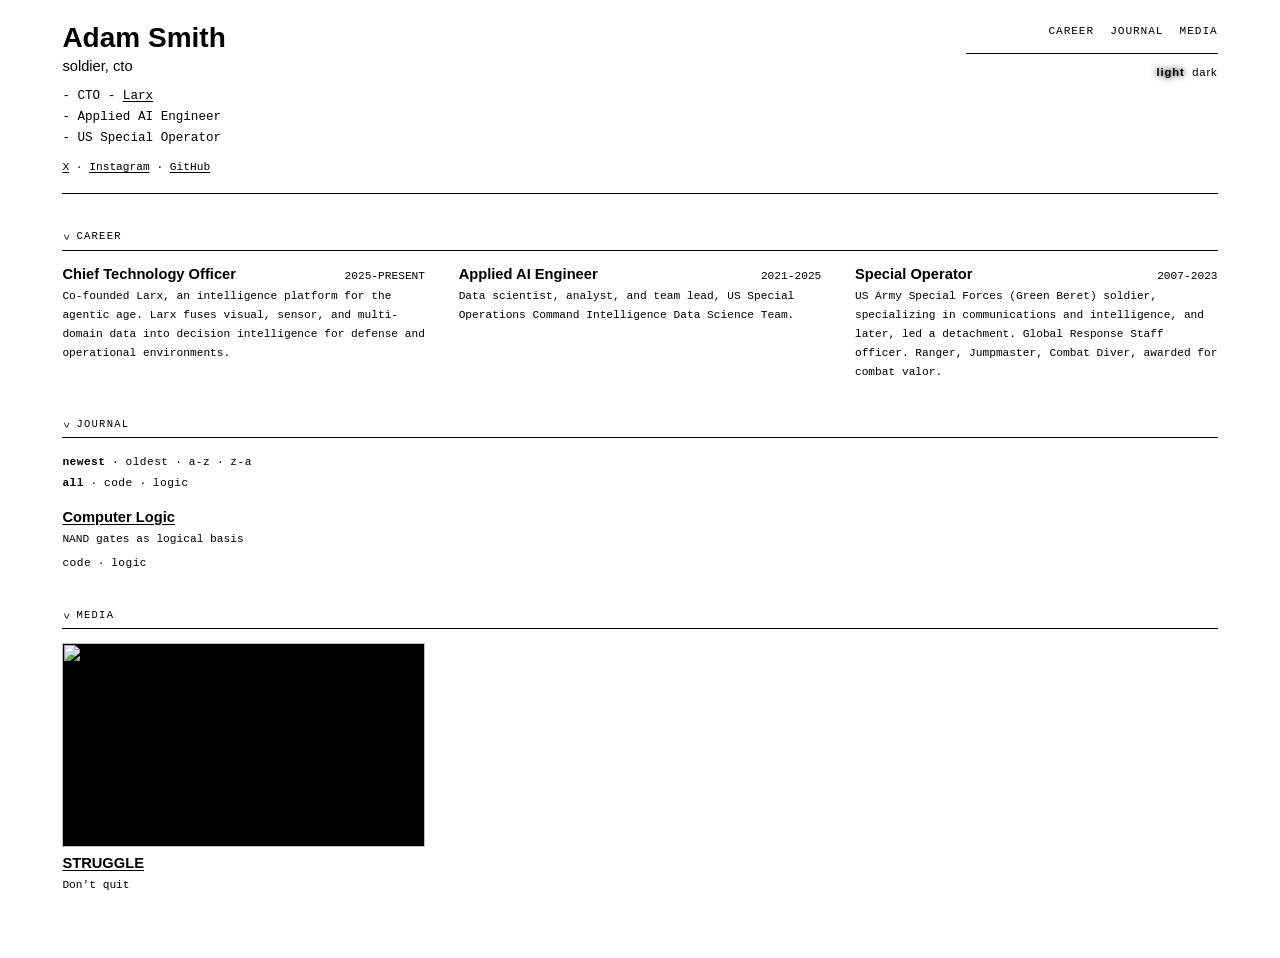
==== index.html @ c33917d6 "Take On dying off the public journal." ====
<!DOCTYPE html>
<html lang="en">
<head>
  <meta charset="utf-8">
  <script>try { var saved = localStorage.getItem("theme"); if (saved === "dark" || (saved !== "light" && matchMedia("(prefers-color-scheme: dark)").matches)) document.documentElement.setAttribute("data-theme", "dark"); } catch (e) {}</script>
  <meta name="viewport" content="width=device-width, initial-scale=1">
  <title>Adam Smith — CTO, Larx | Special Forces to Decision Intelligence</title>
  <meta name="description" content="Adam Smith is CTO and co-founder of Larx, an intelligence platform for the agentic age. Former Applied AI Engineer at USSOCOM and US Army Special Forces (Green Beret) soldier. Background in multi-domain data fusion, visual AI, and operational decision systems.">
  <meta name="author" content="Adam Smith">
  <meta name="robots" content="index, follow">
  <link rel="canonical" href="https://solarecho3.github.io/personal-site/">
  <link rel="icon" href="favicon.svg">
  <link rel="stylesheet" href="style.css">
  <script type="application/ld+json">
  {
    "@context": "https://schema.org",
    "@type": "Person",
    "name": "Adam Smith",
    "jobTitle": "Chief Technology Officer",
    "worksFor": {
      "@type": "Organization",
      "name": "Larx",
      "url": "https://larx.io",
      "description": "Intelligence platform for the agentic age — decision intelligence unifying visual, sensor, and multi-domain data."
    },
    "url": "https://solarecho3.github.io/personal-site/",
    "sameAs": [
      "https://x.com/solarecho3",
      "https://www.instagram.com/solarecho3",
      "https://github.com/solarecho3"
    ],
    "description": "CTO and co-founder of Larx. Former Applied AI Engineer with US Special Operations Command Intelligence Data Science Team. US Army Special Forces (Green Beret) 2007-2023: communications, intelligence, detachment leadership. Qualifications include Ranger, Jumpmaster, Combat Diver. Focused on agentic decision systems, visual AI, and multi-source intelligence fusion for operational environments.",
    "knowsAbout": [
      "Decision Intelligence",
      "Visual AI",
      "Multi-domain data fusion",
      "Agentic systems",
      "Special Operations intelligence",
      "Geospatial and sensor data"
    ]
  }
  </script>
</head>
<body>
  <header>
    <div class="identity">
      <h1>Adam Smith</h1>
      <p class="meta">soldier, cto</p>
      <p class="lede">- CTO - <a href="https://larx.io">Larx</a><br>
      - Applied AI Engineer<br>
      - US Special Operator</p>
      <p class="socials"><a href="https://x.com/solarecho3" rel="me" target="#">X</a> · <a href="https://www.instagram.com/solarecho3" rel="me" target="#">Instagram</a> · <a href="https://github.com/solarecho3" rel="me" target="#">GitHub</a></p>
    </div>
    <div class="side">
      <nav>
        <a href="#career">Career</a>
        <a href="#journal">Journal</a>
        <a href="#media">Media</a>
      </nav>
      <span class="theme">
        <button type="button" data-theme-set="light">Light</button>
        <button type="button" data-theme-set="dark">Dark</button>
      </span>
    </div>
  </header>

  <main>
    <section id="career">
      <details open>
        <summary><h2>Career</h2></summary>
        <div class="fold">
        <div class="spread">
        <article>
          <h3><span class="role">Chief Technology Officer</span><span class="when">2025-Present</span></h3>
          <p class="where">Co-founded Larx, an intelligence platform for the agentic age. Larx fuses visual, sensor, and multi-domain data into decision intelligence for defense and operational environments.</p>
        </article>
        <article>
          <h3><span class="role">Applied AI Engineer</span><span class="when">2021-2025</span></h3>
          <p class="where">Data scientist, analyst, and team lead, US Special Operations Command Intelligence Data Science Team.</p>
        </article>
        <article>
          <h3><span class="role">Special Operator</span><span class="when">2007-2023</span></h3>
          <p class="where">US Army Special Forces (Green Beret) soldier, specializing in communications and intelligence, and later, led a detachment. Global Response Staff officer. Ranger, Jumpmaster, Combat Diver, awarded for combat valor.</p>
        </article>
        </div>
        </div>
      </details>
    </section>

    <section id="journal">
      <details open>
        <summary><h2>Journal</h2></summary>
        <div class="fold">
        <p class="tags" id="essay-sort" role="group" aria-label="Sort">
          <button type="button" data-sort="newest" aria-pressed="true">newest</button>
          ·
          <button type="button" data-sort="oldest" aria-pressed="false">oldest</button>
          ·
          <button type="button" data-sort="az" aria-pressed="false">a-z</button>
          ·
          <button type="button" data-sort="za" aria-pressed="false">z-a</button>
        </p>
        <p class="tags" id="essay-tags" hidden></p>
        <div id="essay-list" class="spread">
        <article data-date="2026-10-21T01:02:06Z" data-tags="code,logic">
          <h3><a class="role" href="essays/computer-logic.html">Computer Logic</a></h3>
          <p class="where">NAND gates as logical basis</p>
          <p class="tags"><a href="#journal/code">code</a> · <a href="#journal/logic">logic</a></p>
        </article>
      </div>
        <p class="where" id="essay-none" hidden>No journal entries with that tag.</p>
        </div>
      </details>
    </section>

    <section id="media">
      <details open>
        <summary><h2>Media</h2></summary>
        <div class="fold">
        <div id="media-list" class="spread">
        <article>
          <a class="thumb" href="https://www.youtube.com/watch?v=6uIRpblC0ws" target="_blank" rel="noopener noreferrer"><img src="https://i.ytimg.com/vi/6uIRpblC0ws/hqdefault.jpg" alt="" loading="lazy" referrerpolicy="no-referrer"></a>
          <h3><a class="role" href="https://www.youtube.com/watch?v=6uIRpblC0ws" target="_blank" rel="noopener noreferrer">STRUGGLE</a></h3>
          <p class="where">Don't quit</p>
        </article>
      </div>
        </div>
      </details>
    </section>
  </main>
  <script src="theme.js"></script>
  <script>
    (function () {
      function tagList(article) {
        return (article.getAttribute("data-tags") || "").split(",").filter(Boolean);
      }

      function knownTags() {
        var seen = {};
        var tags = [];
        document.querySelectorAll("#essay-list article").forEach(function (article) {
          tagList(article).forEach(function (tag) {
            if (seen[tag]) return;
            seen[tag] = true;
            tags.push(tag);
          });
        });
        tags.sort();
        return tags;
      }

      var sortMode = "newest";

      function entryDate(article) {
        return article.getAttribute("data-date") || "";
      }

      function entryTitle(article) {
        var link = article.querySelector("h3 a");
        return (link ? link.textContent : "").trim();
      }

      function compareEntries(a, b) {
        var title = entryTitle(a).localeCompare(entryTitle(b), undefined, { sensitivity: "base" });
        var date = entryDate(a).localeCompare(entryDate(b));
        if (sortMode === "az" || sortMode === "za") {
          if (title === 0) title = date;
          return sortMode === "az" ? title : -title;
        }
        if (date === 0) date = title;
        return sortMode === "oldest" ? date : -date;
      }

      function applySort() {
        var list = document.getElementById("essay-list");
        if (!list) return;
        var articles = Array.prototype.slice.call(list.querySelectorAll("article"));
        articles.sort(compareEntries);
        articles.forEach(function (article) { list.appendChild(article); });
        var row = document.getElementById("essay-sort");
        if (!row) return;
        row.querySelectorAll("button").forEach(function (button) {
          button.setAttribute("aria-pressed", button.getAttribute("data-sort") === sortMode ? "true" : "false");
        });
      }

      function applyEssayTag(tag) {
        var articles = document.querySelectorAll("#essay-list article");
        var shown = 0;
        articles.forEach(function (article) {
          var on = !tag || tagList(article).indexOf(tag) !== -1;
          article.hidden = !on;
          if (on) shown += 1;
        });
        var row = document.getElementById("essay-tags");
        var none = document.getElementById("essay-none");
        if (row) {
          while (row.firstChild) row.removeChild(row.firstChild);
          var tags = knownTags();
          row.hidden = !tags.length;
          function add(label, value) {
            if (row.firstChild) row.appendChild(document.createTextNode(" · "));
            var link = document.createElement("a");
            link.href = value ? "#journal/" + encodeURIComponent(value) : "#journal";
            link.textContent = label;
            if ((value || "") === (tag || "")) link.setAttribute("aria-current", "true");
            row.appendChild(link);
          }
          if (tags.length) {
            add("all", "");
            tags.forEach(function (name) { add(name, name); });
          }
        }
        if (none) none.hidden = !(tag && articles.length && shown === 0);
      }

      function splitHash(raw) {
        var value = String(raw || "").replace(/^#/, "");
        var cut = value.indexOf("/");
        if (cut === -1) return { section: value, tag: "" };
        var tag = value.slice(cut + 1);
        try { tag = decodeURIComponent(tag.replace(/\+/g, " ")); }
        catch (error) { tag = ""; }
        return { section: value.slice(0, cut), tag: tag };
      }

      function go(raw) {
        var parsed = splitHash(raw);
        var name = parsed.section === "essays" ? "journal" : parsed.section;
        applyEssayTag(name === "journal" ? parsed.tag : "");
        var section = name && document.getElementById(name);
        if (!section) return;
        var box = section.querySelector("details");
        if (box) box.open = true;
        requestAnimationFrame(function () {
          section.scrollIntoView({ block: "start" });
        });
      }
      document.querySelectorAll("nav a[href^='#']").forEach(function (link) {
        link.addEventListener("click", function (event) {
          var name = link.getAttribute("href").slice(1);
          if (!document.getElementById(name.split("/")[0])) return;
          event.preventDefault();
          if (location.hash !== "#" + name) history.pushState(null, "", "#" + name);
          go(name);
        });
      });
      window.addEventListener("hashchange", function () {
        go(location.hash);
      });
      window.addEventListener("popstate", function () {
        go(location.hash);
      });
      var sortRow = document.getElementById("essay-sort");
      if (sortRow) {
        sortRow.addEventListener("click", function (event) {
          var node = event.target;
          while (node && node !== sortRow && node.tagName !== "BUTTON") node = node.parentNode;
          if (!node || node === sortRow) return;
          var mode = node.getAttribute("data-sort");
          if (!mode || mode === sortMode) return;
          sortMode = mode;
          applySort();
        });
      }
      applySort();
      if (location.hash) go(location.hash);
      else applyEssayTag("");
    })();
  </script>
</body>
</html>
---- style.css ----
:root {
  --paper: #fff;
  --ink: #000;
  --text: "Univers LT Pro", Univers, "Univers LT Std", "Helvetica Neue", Helvetica, Arial, sans-serif;
  --data: "TX-02-Data", "Berkeley Mono", "TX-02", "SF Mono", "Segoe UI Mono", "Roboto Mono", Menlo, Consolas, monospace;
  --code-comment: #6e6a64;
  --code-string: #1f6a45;
  --code-keyword: #9f2d2d;
  --code-number: #8d4d12;
  --code-function: #1f4e79;
  --code-type: #5c3d7a;
  --code-builtin: #1a5c78;
  --code-property: #1f4e79;
  --code-attr: #8d4d12;
  --code-tag: #9f2d2d;
  --code-variable: #8d4d12;
  --code-operator: #242424;
  --code-punct: #5e5a55;
  --code-label: #6e6a64;
  color-scheme: light;
}

html[data-theme="dark"] {
  --paper: #000;
  --ink: #fff;
  --code-comment: #a39e96;
  --code-string: #7dcea0;
  --code-keyword: #f0a08a;
  --code-number: #e6b15c;
  --code-function: #9ec4ea;
  --code-type: #d2b4ea;
  --code-builtin: #8fd0d8;
  --code-property: #9ec4ea;
  --code-attr: #e6b15c;
  --code-tag: #f0a08a;
  --code-variable: #e6b15c;
  --code-operator: #f3f3f3;
  --code-punct: #bdb8b0;
  --code-label: #a39e96;
  color-scheme: dark;
}

*,
*::before,
*::after {
  box-sizing: border-box;
}

::selection {
  background: var(--ink);
  color: var(--paper);
}

html {
  background: var(--paper);
  color: var(--ink);
  font-size: 14px;
  line-height: 1.5rem;
  scroll-behavior: smooth;
}

body {
  max-width: 88rem;
  margin: 0 auto;
  padding: 1.6rem clamp(1rem, 3vw, 2.75rem) 4.5rem;
  background: var(--paper);
  color: var(--ink);
  font-family: var(--text);
  font-weight: 400;
}

header {
  display: flex;
  flex-wrap: wrap;
  justify-content: space-between;
  align-items: flex-start;
  gap: 1.4rem 3rem;
  padding-bottom: 1.15rem;
  border-bottom: 1px solid var(--ink);
}

.identity {
  flex: 1 1 24rem;
  min-width: 0;
  max-width: 100%;
}

.side {
  flex: 0 1 18rem;
  min-width: 0;
  max-width: 100%;
  margin-left: auto;
  display: flex;
  flex-direction: column;
  align-items: flex-end;
  gap: 0.85rem;
  text-align: right;
}

h1 {
  margin: 0 0 0.45rem;
  font-size: 2rem;
  font-weight: 700;
  line-height: 1.15;
  text-wrap: balance;
}

h1:has(+ .meta) {
  margin-bottom: 0.15rem;
}

h1 a {
  text-decoration: none;
}

h2 {
  margin: 0 0 1.05rem;
  padding-bottom: 0.3rem;
  border-bottom: 1px solid var(--ink);
  font-family: var(--data);
  font-size: 0.75rem;
  font-weight: 400;
  letter-spacing: 0.12em;
  line-height: 1.2rem;
  text-transform: uppercase;
}

h3 {
  display: flex;
  align-items: baseline;
  justify-content: space-between;
  gap: 0.75rem 1rem;
  margin: 0;
  font-size: 1.05rem;
  font-weight: 700;
  line-height: 1.3;
}

h3 .role {
  min-width: 0;
  text-wrap: balance;
}

h3 .when {
  flex: 0 0 auto;
  margin-left: auto;
  font-weight: 300;
  white-space: nowrap;
  font-size: 0.8rem;
  font-family: var(--data);
  text-transform: uppercase;
}

p {
  margin: 0.55rem 0 0;
  overflow-wrap: break-word;
}

.lede {
  max-width: 40rem;
  margin: 0;
  font-family: var(--data);
  font-size: 0.9rem;
}

.where,
nav {
  font-family: var(--data);
  font-size: 0.8rem;
  line-height: 1.35rem;
}

.where {
  margin: 0.2rem 0 0;
}

.meta {
  margin: 0 0 0.7rem;
  font-family: var(--text);
  font-weight: 300;
  font-size: 1.05rem;
  line-height: 1.3;
}

.socials {
  margin: 0.7rem 0 0;
  font-family: var(--data);
  font-size: 0.8rem;
  line-height: 1.35rem;
}

nav {
  display: flex;
  flex-wrap: wrap;
  justify-content: flex-end;
  gap: 0.35rem 1.15rem;
}

section {
  margin-top: 2.15rem;
}

main section details {
  margin: 0;
}

main section details:not([open]) > .fold {
  display: none;
}

main section summary {
  display: block;
  margin: 0;
  padding-bottom: 0.3rem;
  border-bottom: 1px solid var(--ink);
  list-style: none;
  cursor: pointer;
}

main section summary::-webkit-details-marker {
  display: none;
}

main section summary::marker {
  content: "";
}

main section summary:focus {
  outline: none;
}

main section details[open] > summary {
  margin-bottom: 1.05rem;
}

main section summary h2 {
  display: inline-block;
  margin: 0;
  padding: 0;
  border: 0;
  transition: background-color 0.16s linear, color 0.16s linear;
}

main section summary h2::before {
  content: ">";
  display: inline-block;
  margin-right: 0.55rem;
  letter-spacing: 0;
  transform-origin: 50% 55%;
  transition: transform 0.16s linear;
}

main section details[open] > summary h2::before {
  transform: rotate(90deg);
}

main section summary:hover h2,
main section summary:focus-visible h2 {
  background: var(--ink);
  color: var(--paper);
}

main section details:not([open]) > summary:hover h2::before,
main section details:not([open]) > summary:focus-visible h2::before {
  transform: translateX(0.18rem);
}

@media (prefers-reduced-motion: reduce) {
  main section summary h2,
  main section summary h2::before {
    transition: none;
  }
}

.essay {
  max-width: 40rem;
}

.essay h1 {
  margin-bottom: 1.1rem;
}

.essay h1:has(+ .where) {
  margin-bottom: 0.2rem;
}

.essay h2 {
  margin: 1.5rem 0 0;
  padding: 0;
  border: 0;
  font-family: var(--text);
  font-size: 1.15rem;
  font-weight: 700;
  letter-spacing: 0;
  line-height: 1.3;
  text-transform: none;
}

.essay h3 {
  display: block;
  margin: 1.15rem 0 0;
  padding: 0;
  border: 0;
  font-family: var(--text);
  font-size: 1rem;
  font-weight: 700;
  letter-spacing: 0;
  line-height: 1.35;
  text-align: left;
  text-transform: none;
}

.essay p,
.essay ul,
.essay ol,
.essay pre,
.essay blockquote {
  overflow-wrap: break-word;
}

.essay blockquote {
  margin: 1rem 0 0;
  padding: 0 0 0 1rem;
  border-left: 1px solid var(--ink);
  font-weight: 300;
}

.essay blockquote p {
  margin: 0.35rem 0 0;
}

.essay blockquote p:first-child {
  margin-top: 0;
}

.essay ul,
.essay ol {
  margin: 0.7rem 0 0;
  padding-left: 1.2rem;
}

.essay li {
  margin: 0.2rem 0 0;
}

.essay li p {
  margin: 0;
}

.essay strong {
  font-weight: 700;
}

.essay em {
  font-style: italic;
}

.essay code {
  font-family: var(--data);
  font-size: 0.92em;
}

.essay pre {
  margin: 1rem 0 0;
  padding: 0 0 0 1rem;
  border-left: 1px solid var(--ink);
  overflow-x: auto;
  font-family: var(--data);
  font-size: 0.85rem;
  font-weight: 400;
  line-height: 1.45;
  white-space: pre-wrap;
  tab-size: 4;
}

.essay pre[data-lang]::before {
  content: attr(data-lang);
  display: block;
  margin: 0 0 0.35rem;
  font-family: var(--data);
  font-size: 0.7rem;
  font-weight: 400;
  letter-spacing: 0.12em;
  line-height: 1.2rem;
  text-transform: uppercase;
  white-space: nowrap;
  user-select: none;
  color: var(--code-label);
}

.essay pre .tok-comment { color: var(--code-comment); }
.essay pre .tok-string { color: var(--code-string); }
.essay pre .tok-keyword { color: var(--code-keyword); font-weight: 700; }
.essay pre .tok-number { color: var(--code-number); }
.essay pre .tok-function { color: var(--code-function); }
.essay pre .tok-type { color: var(--code-type); }
.essay pre .tok-builtin { color: var(--code-builtin); }
.essay pre .tok-property { color: var(--code-property); }
.essay pre .tok-attr { color: var(--code-attr); }
.essay pre .tok-tag { color: var(--code-tag); }
.essay pre .tok-variable { color: var(--code-variable); }
.essay pre .tok-operator { color: var(--code-operator); }
.essay pre .tok-punct { color: var(--code-punct); }

.essay pre code {
  font-size: inherit;
}

.essay hr {
  margin: 1.4rem 0 0;
  border: 0;
  border-top: 1px solid var(--ink);
}

.tags {
  margin: 0.35rem 0 0;
  font-family: var(--data);
  font-size: 0.8rem;
  line-height: 1.35rem;
  overflow-wrap: anywhere;
}

.tags a {
  text-decoration: none;
  letter-spacing: 0.04em;
}

.tags a[aria-current="true"] {
  font-weight: 700;
}

#essay-tags {
  margin: 0 0 1.05rem;
}

#essay-sort {
  margin: 0 0 0.2rem;
}

#essay-sort button {
  appearance: none;
  padding: 0;
  border: 0;
  background: transparent;
  color: inherit;
  font: inherit;
  letter-spacing: 0.04em;
  cursor: pointer;
}

#essay-sort button[aria-pressed="true"] {
  font-weight: 700;
}

#essay-sort button:focus {
  outline: none;
}

#essay-sort button:hover,
#essay-sort button:focus-visible {
  background: var(--ink);
  color: var(--paper);
}

#essay-none {
  margin: 0.8rem 0 0;
}

.spread > article[hidden] {
  display: none;
}

.essay a {
  overflow-wrap: anywhere;
}

.spread {
  display: flex;
  flex-wrap: wrap;
  align-items: flex-start;
  gap: 1.6rem 2.4rem;
}

.spread > article {
  flex: 1 1 calc((100% - 4.8rem) / 3);
  max-width: calc((100% - 4.8rem) / 3);
  min-width: 0;
}

#essay-list a.role {
  overflow-wrap: break-word;
}

#media-list .role {
  overflow-wrap: break-word;
}

#media-list a.thumb {
  display: block;
  margin: 0 0 0.45rem;
  overflow: hidden;
  background: #000;
  line-height: 0;
  text-decoration: none;
  aspect-ratio: 16 / 9;
}

#media-list a.thumb:hover,
#media-list a.thumb:focus-visible {
  background: #000;
  color: inherit;
}

#media-list a.thumb img {
  display: block;
  width: 100%;
  height: 100%;
  object-fit: cover;
  object-position: center;
}

a {
  color: var(--ink);
  text-underline-offset: 2px;
}

a:visited {
  color: var(--ink);
}

a:hover,
a:focus-visible {
  background: var(--ink);
  color: var(--paper);
}

nav a {
  text-decoration: none;
  letter-spacing: 0.08em;
  text-transform: uppercase;
}

.theme {
  display: inline-flex;
  align-self: stretch;
  justify-content: flex-end;
  gap: 0.55rem;
  padding-top: 0.55rem;
  border-top: 1px solid var(--ink);
}

.theme button {
  padding: 0;
  border: 0;
  background: transparent;
  color: inherit;
  font: inherit;
  letter-spacing: 0.08em;
  text-transform: lowercase;
  cursor: pointer;
  font-size: 0.8rem;
}

.theme button:focus {
  outline: none;
}

.theme button:hover,
.theme button:focus-visible,
html:not([data-theme="dark"]) .theme button[data-theme-set="light"],
html[data-theme="dark"] .theme button[data-theme-set="dark"] {
  font-weight: 700;
  text-shadow: 0 0 0.45rem var(--ink);
}

@media (max-width: 1000px) {
  .spread > article {
    flex-basis: calc((100% - 2.4rem) / 2);
    max-width: calc((100% - 2.4rem) / 2);
  }
}

@media (max-width: 660px) {
  header {
    column-gap: 1rem;
    row-gap: 1.35rem;
  }

  .identity {
    flex: 1 1 12rem;
    min-width: 12rem;
  }

  .side {
    flex: 0 0 auto;
    width: max-content;
    max-width: 100%;
    margin: 0 0 0 auto;
    gap: 0.7rem;
  }

  .theme {
    align-self: flex-end;
    width: 100%;
    padding-top: 0.7rem;
  }
}

@media (max-width: 640px) {
  .spread {
    display: block;
  }

  .spread > article {
    max-width: none;
    margin-top: 1.5rem;
  }

  .spread > article:first-child {
    margin-top: 0;
  }
}

@media print {
  :root,
  html[data-theme="dark"] {
    --paper: #fff;
    --ink: #000;
    --code-comment: #6e6a64;
    --code-string: #1f6a45;
    --code-keyword: #9f2d2d;
    --code-number: #8d4d12;
    --code-function: #1f4e79;
    --code-type: #5c3d7a;
    --code-builtin: #1a5c78;
    --code-property: #1f4e79;
    --code-attr: #8d4d12;
    --code-tag: #9f2d2d;
    --code-variable: #8d4d12;
    --code-operator: #242424;
    --code-punct: #5e5a55;
    --code-label: #6e6a64;
    color-scheme: light;
  }

  body {
    max-width: none;
    padding: 0;
  }

  nav,
  .theme,
  #essay-sort {
    display: none;
  }

  main section details > .fold {
    display: block !important;
  }

  main section summary h2::before {
    content: none;
  }

  main section details > summary {
    margin-bottom: 1.05rem;
  }

  a {
    text-decoration: none;
  }

  section {
    break-inside: avoid;
  }
}
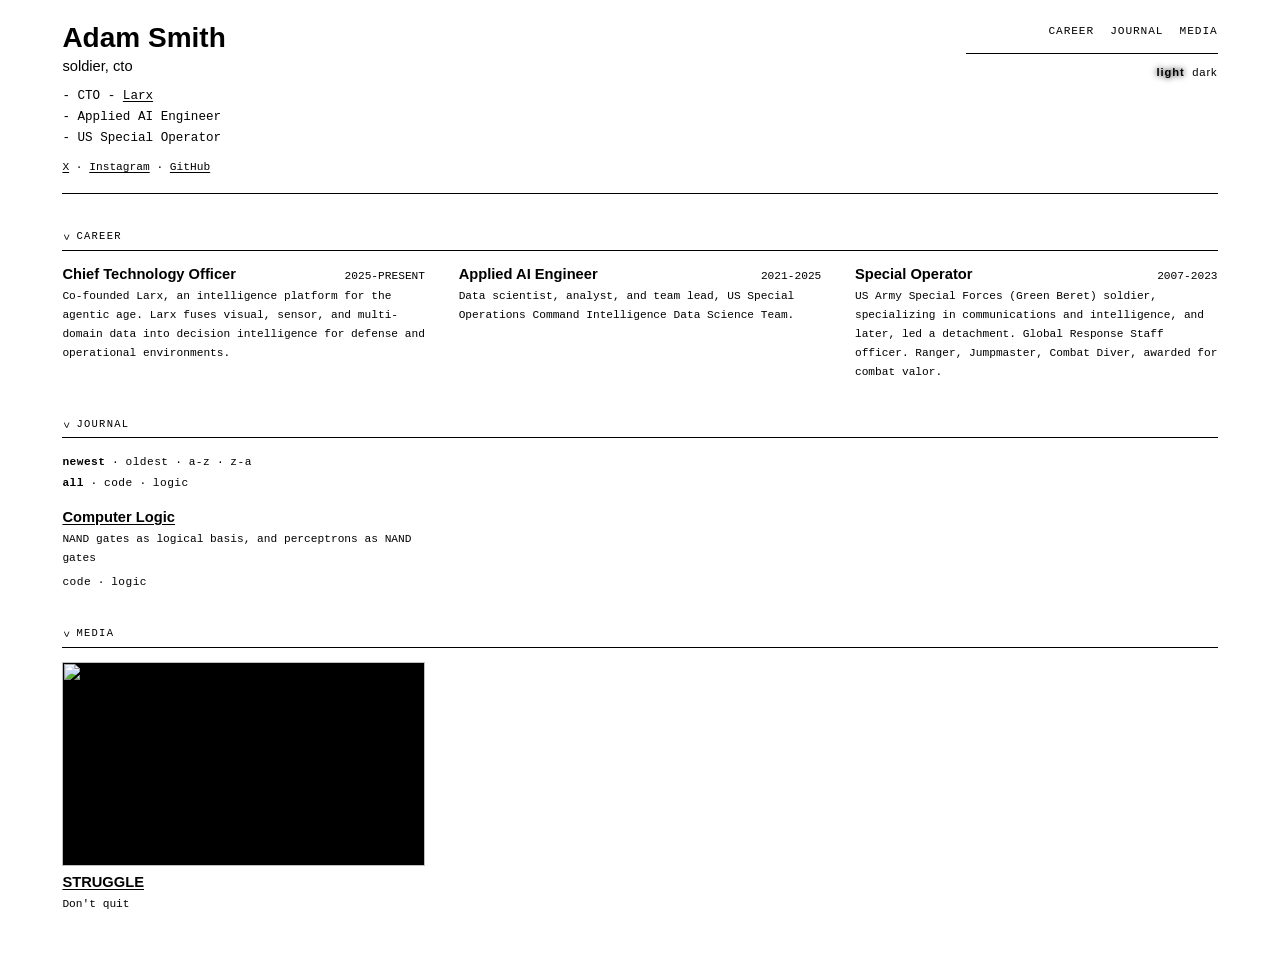
==== commit 3a047713: "Add perceptrons as NAND gates to the Computer Logic entry." ====
--- a/index.html
+++ b/index.html
@@ -104,7 +104,7 @@
         <div id="essay-list" class="spread">
         <article data-date="2026-10-21T01:02:06Z" data-tags="code,logic">
           <h3><a class="role" href="essays/computer-logic.html">Computer Logic</a></h3>
-          <p class="where">NAND gates as logical basis</p>
+          <p class="where">NAND gates as logical basis, and perceptrons as NAND gates</p>
           <p class="tags"><a href="#journal/code">code</a> · <a href="#journal/logic">logic</a></p>
         </article>
       </div>
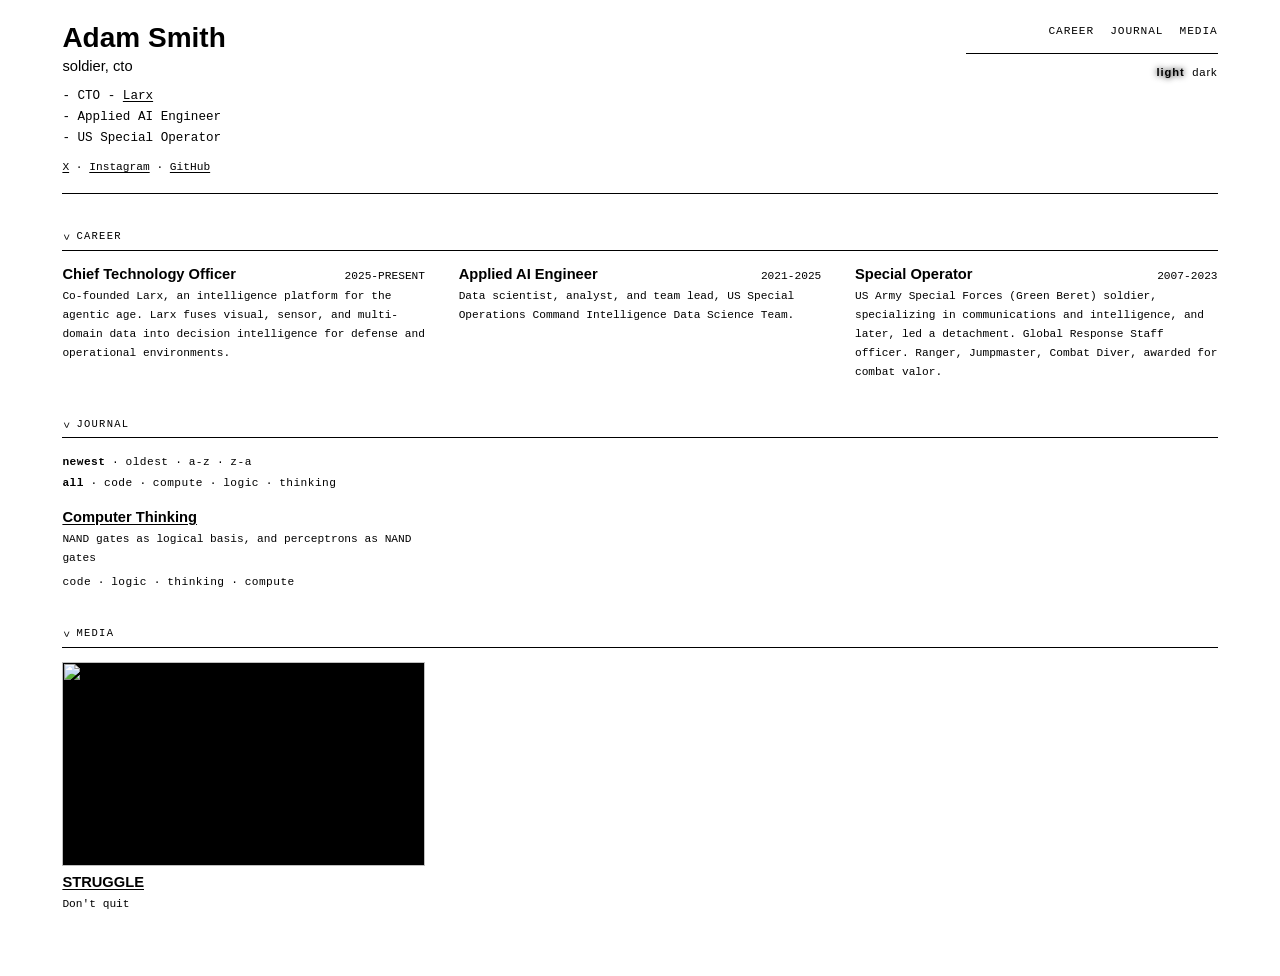
==== commit ef7a8660: "update perceptron and sigmoid" ====
--- a/index.html
+++ b/index.html
@@ -102,10 +102,10 @@
         </p>
         <p class="tags" id="essay-tags" hidden></p>
         <div id="essay-list" class="spread">
-        <article data-date="2026-10-21T01:02:06Z" data-tags="code,logic">
-          <h3><a class="role" href="essays/computer-logic.html">Computer Logic</a></h3>
+        <article data-date="2026-10-21T01:02:06Z" data-tags="code,logic,thinking,compute">
+          <h3><a class="role" href="essays/computer-logic.html">Computer Thinking</a></h3>
           <p class="where">NAND gates as logical basis, and perceptrons as NAND gates</p>
-          <p class="tags"><a href="#journal/code">code</a> · <a href="#journal/logic">logic</a></p>
+          <p class="tags"><a href="#journal/code">code</a> · <a href="#journal/logic">logic</a> · <a href="#journal/thinking">thinking</a> · <a href="#journal/compute">compute</a></p>
         </article>
       </div>
         <p class="where" id="essay-none" hidden>No journal entries with that tag.</p>
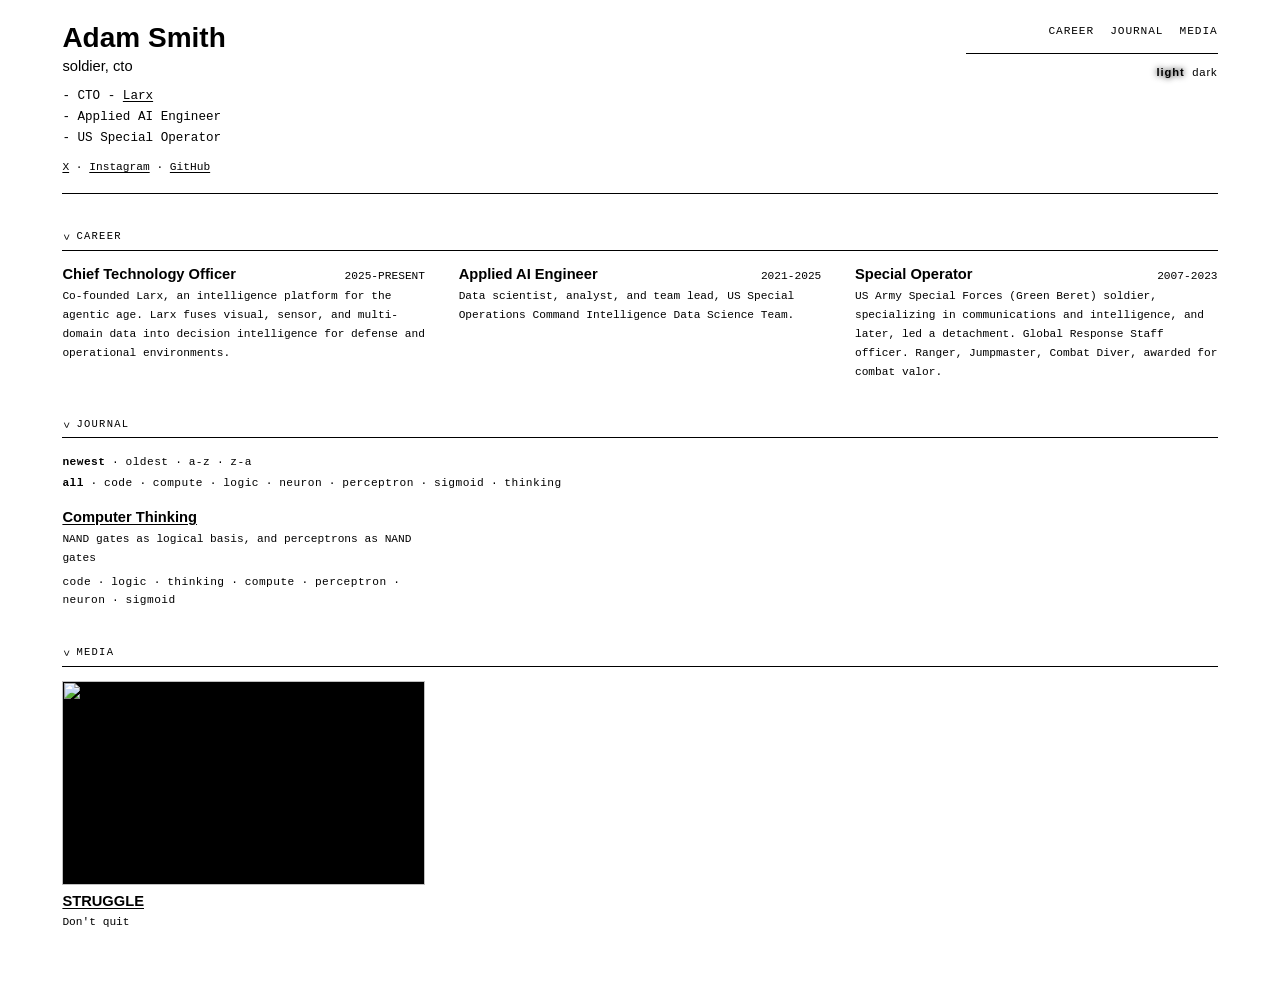
==== commit 8419906d: "Add perceptron, neuron, and sigmoid tags to Computer Thinking." ====
--- a/index.html
+++ b/index.html
@@ -102,10 +102,10 @@
         </p>
         <p class="tags" id="essay-tags" hidden></p>
         <div id="essay-list" class="spread">
-        <article data-date="2026-10-21T01:02:06Z" data-tags="code,logic,thinking,compute">
+        <article data-date="2026-10-21T01:02:06Z" data-tags="code,logic,thinking,compute,perceptron,neuron,sigmoid">
           <h3><a class="role" href="essays/computer-logic.html">Computer Thinking</a></h3>
           <p class="where">NAND gates as logical basis, and perceptrons as NAND gates</p>
-          <p class="tags"><a href="#journal/code">code</a> · <a href="#journal/logic">logic</a> · <a href="#journal/thinking">thinking</a> · <a href="#journal/compute">compute</a></p>
+          <p class="tags"><a href="#journal/code">code</a> · <a href="#journal/logic">logic</a> · <a href="#journal/thinking">thinking</a> · <a href="#journal/compute">compute</a> · <a href="#journal/perceptron">perceptron</a> · <a href="#journal/neuron">neuron</a> · <a href="#journal/sigmoid">sigmoid</a></p>
         </article>
       </div>
         <p class="where" id="essay-none" hidden>No journal entries with that tag.</p>
--- a/style.css
+++ b/style.css
@@ -364,12 +364,13 @@
   margin: 1rem 0 0;
   padding: 0 0 0 1rem;
   border-left: 1px solid var(--ink);
-  overflow-x: auto;
+  overflow: hidden;
   font-family: var(--data);
   font-size: 0.85rem;
   font-weight: 400;
   line-height: 1.45;
   white-space: pre-wrap;
+  overflow-wrap: anywhere;
   tab-size: 4;
 }
 
@@ -404,6 +405,64 @@
 
 .essay pre code {
   font-size: inherit;
+}
+
+/* A source line is one row. Its number stays on the first row, so a wrap
+   makes that row taller and the next number starts further down.
+   Nothing in the block slides sideways. */
+.essay pre:has(> code.lined) {
+  padding-left: 0.45rem;
+}
+
+.essay pre code.lined {
+  display: block;
+  white-space: normal;
+  counter-reset: ln;
+}
+
+.essay pre code.lined .nl {
+  display: block;
+  height: 0;
+  margin: 0;
+  padding: 0;
+  overflow: hidden;
+  white-space: pre;
+  font-size: 0;
+  line-height: 0;
+}
+
+.essay pre code.lined .line {
+  display: block;
+  position: relative;
+  padding-left: calc(var(--line-digits, 2) * 1ch + 0.7rem);
+  min-height: 1.45em;
+  min-height: 1lh;
+}
+
+.essay pre code.lined .line::before {
+  content: counter(ln);
+  content: counter(ln) / "";
+  counter-increment: ln;
+  position: absolute;
+  top: 0;
+  left: 0;
+  width: calc(var(--line-digits, 2) * 1ch);
+  text-align: right;
+  white-space: nowrap;
+  user-select: none;
+  color: var(--code-label);
+}
+
+.essay pre code.lined .src {
+  display: block;
+  white-space: pre-wrap;
+  overflow-wrap: anywhere;
+}
+
+@media (max-width: 660px) {
+  .essay pre {
+    font-size: 0.78rem;
+  }
 }
 
 .essay hr {
@@ -666,6 +725,10 @@
     margin-bottom: 1.05rem;
   }
 
+  .essay pre {
+    overflow: visible;
+  }
+
   a {
     text-decoration: none;
   }
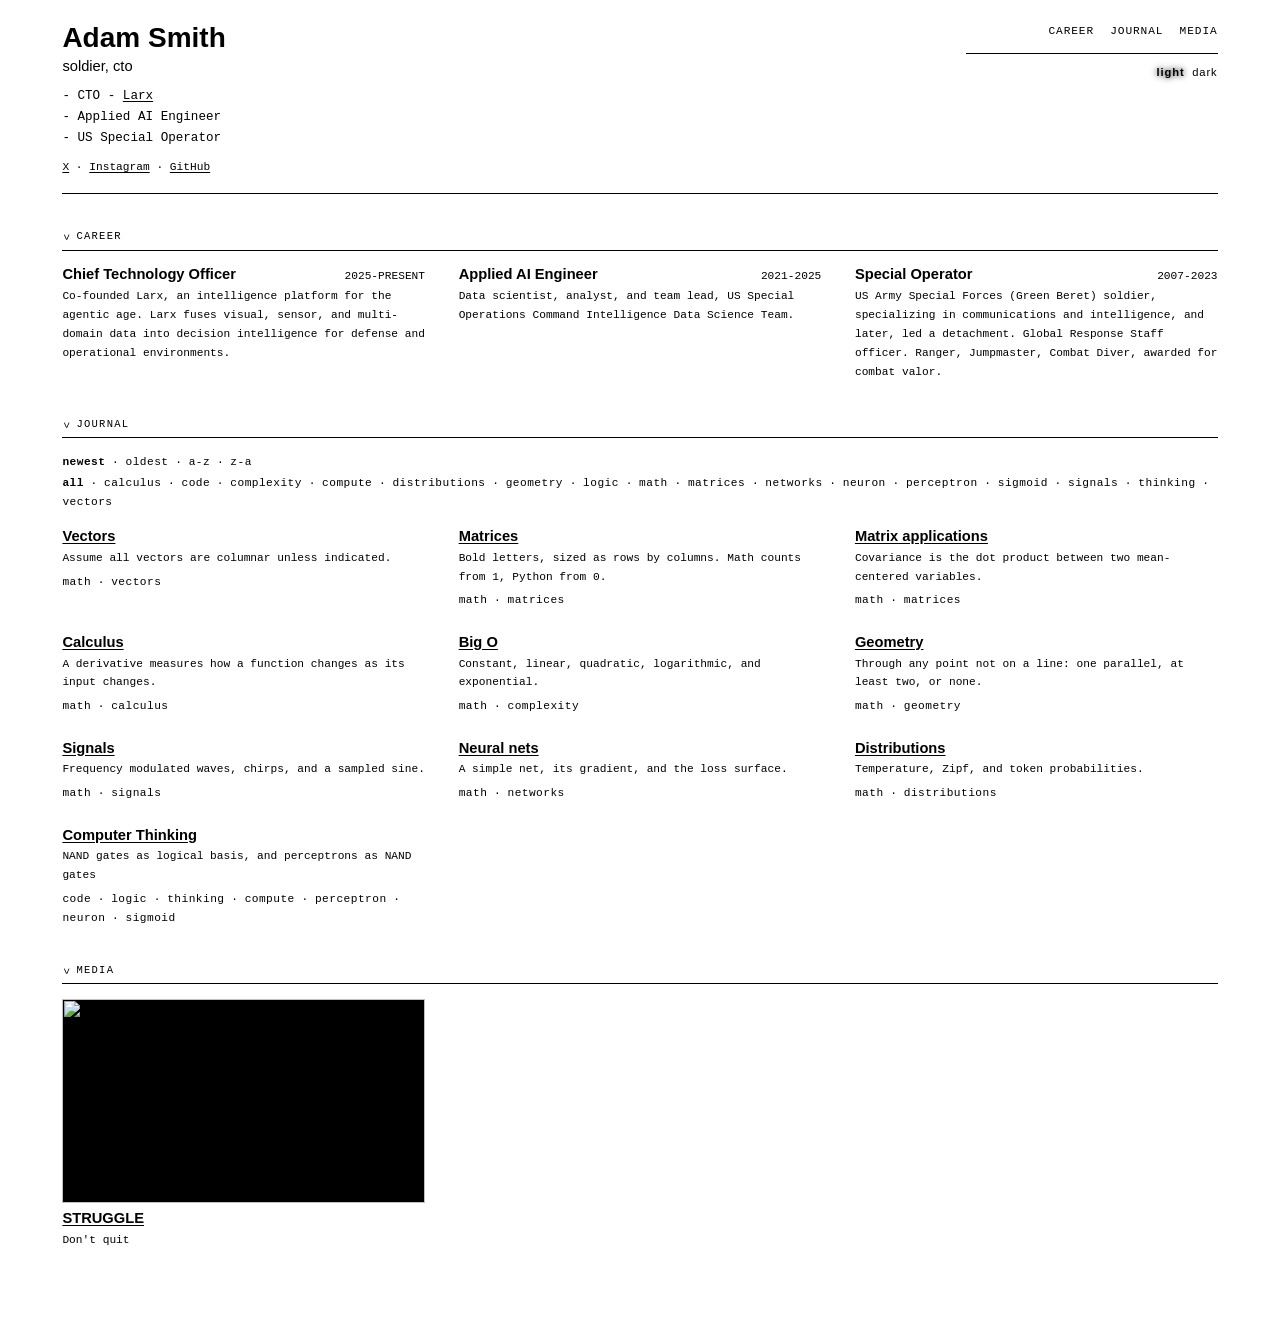
==== commit fed2f28a: "Add the mathematics notes as nine journal entries. Port the graphs and notes into study order, and d" ====
--- a/index.html
+++ b/index.html
@@ -102,6 +102,51 @@
         </p>
         <p class="tags" id="essay-tags" hidden></p>
         <div id="essay-list" class="spread">
+        <article data-date="2026-10-23T18:00:09Z" data-tags="math,vectors">
+          <h3><a class="role" href="essays/vectors.html">Vectors</a></h3>
+          <p class="where">Assume all vectors are columnar unless indicated.</p>
+          <p class="tags"><a href="#journal/math">math</a> · <a href="#journal/vectors">vectors</a></p>
+        </article>
+        <article data-date="2026-10-23T18:00:08Z" data-tags="math,matrices">
+          <h3><a class="role" href="essays/matrices.html">Matrices</a></h3>
+          <p class="where">Bold letters, sized as rows by columns. Math counts from 1, Python from 0.</p>
+          <p class="tags"><a href="#journal/math">math</a> · <a href="#journal/matrices">matrices</a></p>
+        </article>
+        <article data-date="2026-10-23T18:00:07Z" data-tags="math,matrices">
+          <h3><a class="role" href="essays/matrix-applications.html">Matrix applications</a></h3>
+          <p class="where">Covariance is the dot product between two mean-centered variables.</p>
+          <p class="tags"><a href="#journal/math">math</a> · <a href="#journal/matrices">matrices</a></p>
+        </article>
+        <article data-date="2026-10-23T18:00:06Z" data-tags="math,calculus">
+          <h3><a class="role" href="essays/calculus.html">Calculus</a></h3>
+          <p class="where">A derivative measures how a function changes as its input changes.</p>
+          <p class="tags"><a href="#journal/math">math</a> · <a href="#journal/calculus">calculus</a></p>
+        </article>
+        <article data-date="2026-10-23T18:00:05Z" data-tags="math,complexity">
+          <h3><a class="role" href="essays/big-o.html">Big O</a></h3>
+          <p class="where">Constant, linear, quadratic, logarithmic, and exponential.</p>
+          <p class="tags"><a href="#journal/math">math</a> · <a href="#journal/complexity">complexity</a></p>
+        </article>
+        <article data-date="2026-10-23T18:00:04Z" data-tags="math,geometry">
+          <h3><a class="role" href="essays/geometry.html">Geometry</a></h3>
+          <p class="where">Through any point not on a line: one parallel, at least two, or none.</p>
+          <p class="tags"><a href="#journal/math">math</a> · <a href="#journal/geometry">geometry</a></p>
+        </article>
+        <article data-date="2026-10-23T18:00:03Z" data-tags="math,signals">
+          <h3><a class="role" href="essays/signals.html">Signals</a></h3>
+          <p class="where">Frequency modulated waves, chirps, and a sampled sine.</p>
+          <p class="tags"><a href="#journal/math">math</a> · <a href="#journal/signals">signals</a></p>
+        </article>
+        <article data-date="2026-10-23T18:00:02Z" data-tags="math,networks">
+          <h3><a class="role" href="essays/neural-nets.html">Neural nets</a></h3>
+          <p class="where">A simple net, its gradient, and the loss surface.</p>
+          <p class="tags"><a href="#journal/math">math</a> · <a href="#journal/networks">networks</a></p>
+        </article>
+        <article data-date="2026-10-23T18:00:01Z" data-tags="math,distributions">
+          <h3><a class="role" href="essays/distributions.html">Distributions</a></h3>
+          <p class="where">Temperature, Zipf, and token probabilities.</p>
+          <p class="tags"><a href="#journal/math">math</a> · <a href="#journal/distributions">distributions</a></p>
+        </article>
         <article data-date="2026-10-21T01:02:06Z" data-tags="code,logic,thinking,compute,perceptron,neuron,sigmoid">
           <h3><a class="role" href="essays/computer-logic.html">Computer Thinking</a></h3>
           <p class="where">NAND gates as logical basis, and perceptrons as NAND gates</p>
--- a/style.css
+++ b/style.css
@@ -471,6 +471,25 @@
   border-top: 1px solid var(--ink);
 }
 
+.essay figure {
+  margin: 0.9rem 0 0;
+}
+
+.essay figure img {
+  display: block;
+  width: 100%;
+  height: auto;
+}
+
+.essay .math {
+  overflow-x: auto;
+}
+
+.essay .math[data-display="1"] {
+  display: block;
+  margin: 0.7rem 0;
+}
+
 .tags {
   margin: 0.35rem 0 0;
   font-family: var(--data);
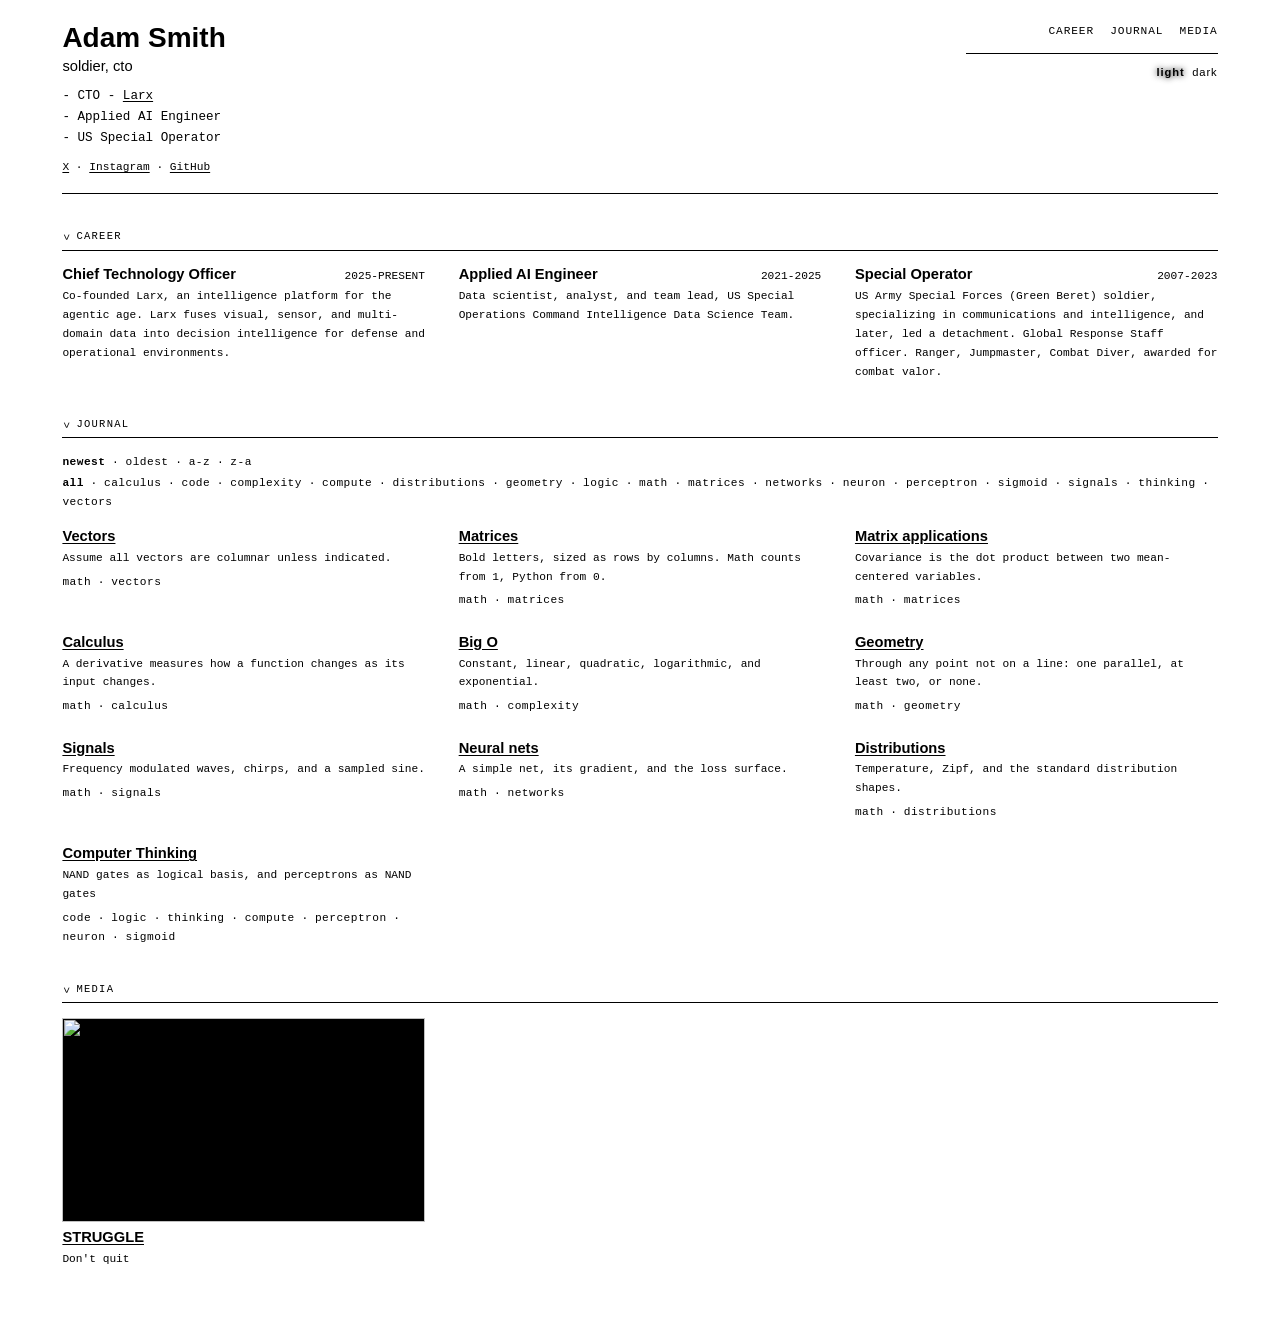
==== commit 6ac9b876: "Add the standard distribution shapes, with their equations and charts." ====
--- a/index.html
+++ b/index.html
@@ -144,7 +144,7 @@
         </article>
         <article data-date="2026-10-23T18:00:01Z" data-tags="math,distributions">
           <h3><a class="role" href="essays/distributions.html">Distributions</a></h3>
-          <p class="where">Temperature, Zipf, and token probabilities.</p>
+          <p class="where">Temperature, Zipf, and the standard distribution shapes.</p>
           <p class="tags"><a href="#journal/math">math</a> · <a href="#journal/distributions">distributions</a></p>
         </article>
         <article data-date="2026-10-21T01:02:06Z" data-tags="code,logic,thinking,compute,perceptron,neuron,sigmoid">
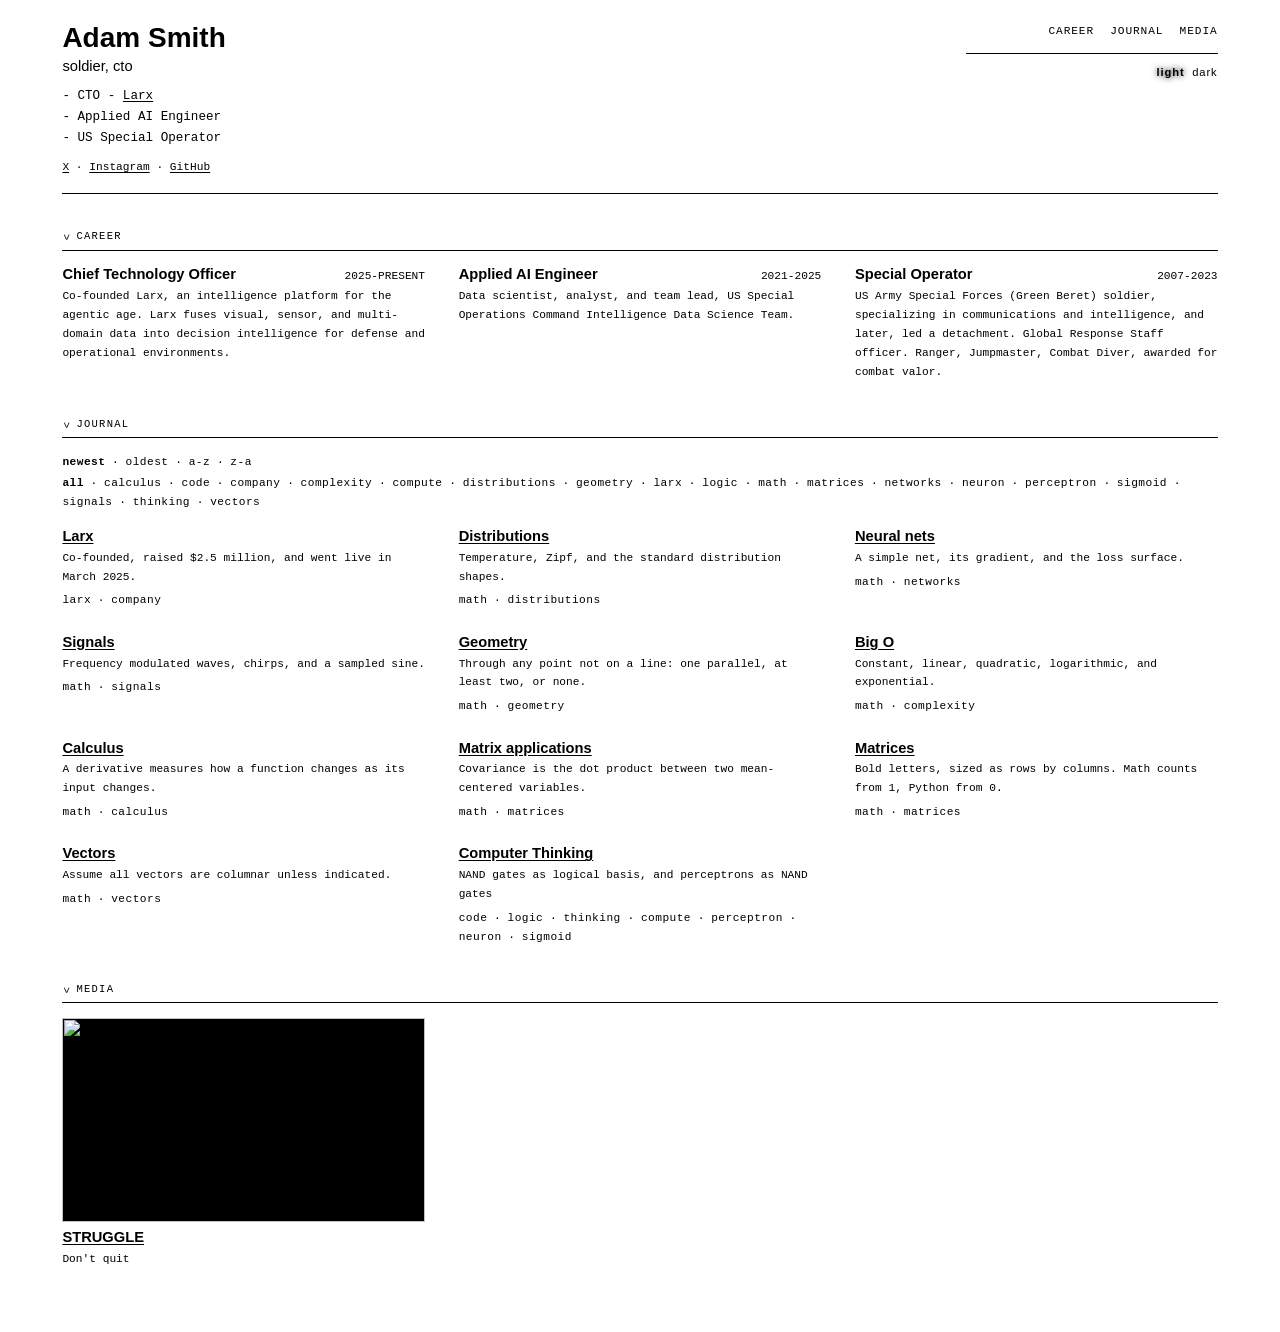
==== commit bf7288a8: "Add the Larx journal entry and put the newest card at the top left." ====
--- a/index.html
+++ b/index.html
@@ -102,50 +102,55 @@
         </p>
         <p class="tags" id="essay-tags" hidden></p>
         <div id="essay-list" class="spread">
-        <article data-date="2026-10-23T18:00:09Z" data-tags="math,vectors">
-          <h3><a class="role" href="essays/vectors.html">Vectors</a></h3>
-          <p class="where">Assume all vectors are columnar unless indicated.</p>
-          <p class="tags"><a href="#journal/math">math</a> · <a href="#journal/vectors">vectors</a></p>
-        </article>
-        <article data-date="2026-10-23T18:00:08Z" data-tags="math,matrices">
-          <h3><a class="role" href="essays/matrices.html">Matrices</a></h3>
-          <p class="where">Bold letters, sized as rows by columns. Math counts from 1, Python from 0.</p>
-          <p class="tags"><a href="#journal/math">math</a> · <a href="#journal/matrices">matrices</a></p>
-        </article>
-        <article data-date="2026-10-23T18:00:07Z" data-tags="math,matrices">
-          <h3><a class="role" href="essays/matrix-applications.html">Matrix applications</a></h3>
-          <p class="where">Covariance is the dot product between two mean-centered variables.</p>
-          <p class="tags"><a href="#journal/math">math</a> · <a href="#journal/matrices">matrices</a></p>
-        </article>
-        <article data-date="2026-10-23T18:00:06Z" data-tags="math,calculus">
-          <h3><a class="role" href="essays/calculus.html">Calculus</a></h3>
-          <p class="where">A derivative measures how a function changes as its input changes.</p>
-          <p class="tags"><a href="#journal/math">math</a> · <a href="#journal/calculus">calculus</a></p>
+        <article data-date="2026-10-24T05:24:31Z" data-tags="larx,company">
+          <h3><a class="role" href="essays/larx.html">Larx</a></h3>
+          <p class="where">Co-founded, raised $2.5 million, and went live in March 2025.</p>
+          <p class="tags"><a href="#journal/larx">larx</a> · <a href="#journal/company">company</a></p>
+        </article>
+        <article data-date="2026-10-23T18:00:09Z" data-tags="math,distributions">
+          <h3><a class="role" href="essays/distributions.html">Distributions</a></h3>
+          <p class="where">Temperature, Zipf, and the standard distribution shapes.</p>
+          <p class="tags"><a href="#journal/math">math</a> · <a href="#journal/distributions">distributions</a></p>
+        </article>
+        <article data-date="2026-10-23T18:00:08Z" data-tags="math,networks">
+          <h3><a class="role" href="essays/neural-nets.html">Neural nets</a></h3>
+          <p class="where">A simple net, its gradient, and the loss surface.</p>
+          <p class="tags"><a href="#journal/math">math</a> · <a href="#journal/networks">networks</a></p>
+        </article>
+        <article data-date="2026-10-23T18:00:07Z" data-tags="math,signals">
+          <h3><a class="role" href="essays/signals.html">Signals</a></h3>
+          <p class="where">Frequency modulated waves, chirps, and a sampled sine.</p>
+          <p class="tags"><a href="#journal/math">math</a> · <a href="#journal/signals">signals</a></p>
+        </article>
+        <article data-date="2026-10-23T18:00:06Z" data-tags="math,geometry">
+          <h3><a class="role" href="essays/geometry.html">Geometry</a></h3>
+          <p class="where">Through any point not on a line: one parallel, at least two, or none.</p>
+          <p class="tags"><a href="#journal/math">math</a> · <a href="#journal/geometry">geometry</a></p>
         </article>
         <article data-date="2026-10-23T18:00:05Z" data-tags="math,complexity">
           <h3><a class="role" href="essays/big-o.html">Big O</a></h3>
           <p class="where">Constant, linear, quadratic, logarithmic, and exponential.</p>
           <p class="tags"><a href="#journal/math">math</a> · <a href="#journal/complexity">complexity</a></p>
         </article>
-        <article data-date="2026-10-23T18:00:04Z" data-tags="math,geometry">
-          <h3><a class="role" href="essays/geometry.html">Geometry</a></h3>
-          <p class="where">Through any point not on a line: one parallel, at least two, or none.</p>
-          <p class="tags"><a href="#journal/math">math</a> · <a href="#journal/geometry">geometry</a></p>
-        </article>
-        <article data-date="2026-10-23T18:00:03Z" data-tags="math,signals">
-          <h3><a class="role" href="essays/signals.html">Signals</a></h3>
-          <p class="where">Frequency modulated waves, chirps, and a sampled sine.</p>
-          <p class="tags"><a href="#journal/math">math</a> · <a href="#journal/signals">signals</a></p>
-        </article>
-        <article data-date="2026-10-23T18:00:02Z" data-tags="math,networks">
-          <h3><a class="role" href="essays/neural-nets.html">Neural nets</a></h3>
-          <p class="where">A simple net, its gradient, and the loss surface.</p>
-          <p class="tags"><a href="#journal/math">math</a> · <a href="#journal/networks">networks</a></p>
-        </article>
-        <article data-date="2026-10-23T18:00:01Z" data-tags="math,distributions">
-          <h3><a class="role" href="essays/distributions.html">Distributions</a></h3>
-          <p class="where">Temperature, Zipf, and the standard distribution shapes.</p>
-          <p class="tags"><a href="#journal/math">math</a> · <a href="#journal/distributions">distributions</a></p>
+        <article data-date="2026-10-23T18:00:04Z" data-tags="math,calculus">
+          <h3><a class="role" href="essays/calculus.html">Calculus</a></h3>
+          <p class="where">A derivative measures how a function changes as its input changes.</p>
+          <p class="tags"><a href="#journal/math">math</a> · <a href="#journal/calculus">calculus</a></p>
+        </article>
+        <article data-date="2026-10-23T18:00:03Z" data-tags="math,matrices">
+          <h3><a class="role" href="essays/matrix-applications.html">Matrix applications</a></h3>
+          <p class="where">Covariance is the dot product between two mean-centered variables.</p>
+          <p class="tags"><a href="#journal/math">math</a> · <a href="#journal/matrices">matrices</a></p>
+        </article>
+        <article data-date="2026-10-23T18:00:02Z" data-tags="math,matrices">
+          <h3><a class="role" href="essays/matrices.html">Matrices</a></h3>
+          <p class="where">Bold letters, sized as rows by columns. Math counts from 1, Python from 0.</p>
+          <p class="tags"><a href="#journal/math">math</a> · <a href="#journal/matrices">matrices</a></p>
+        </article>
+        <article data-date="2026-10-23T18:00:01Z" data-tags="math,vectors">
+          <h3><a class="role" href="essays/vectors.html">Vectors</a></h3>
+          <p class="where">Assume all vectors are columnar unless indicated.</p>
+          <p class="tags"><a href="#journal/math">math</a> · <a href="#journal/vectors">vectors</a></p>
         </article>
         <article data-date="2026-10-21T01:02:06Z" data-tags="code,logic,thinking,compute,perceptron,neuron,sigmoid">
           <h3><a class="role" href="essays/computer-logic.html">Computer Thinking</a></h3>
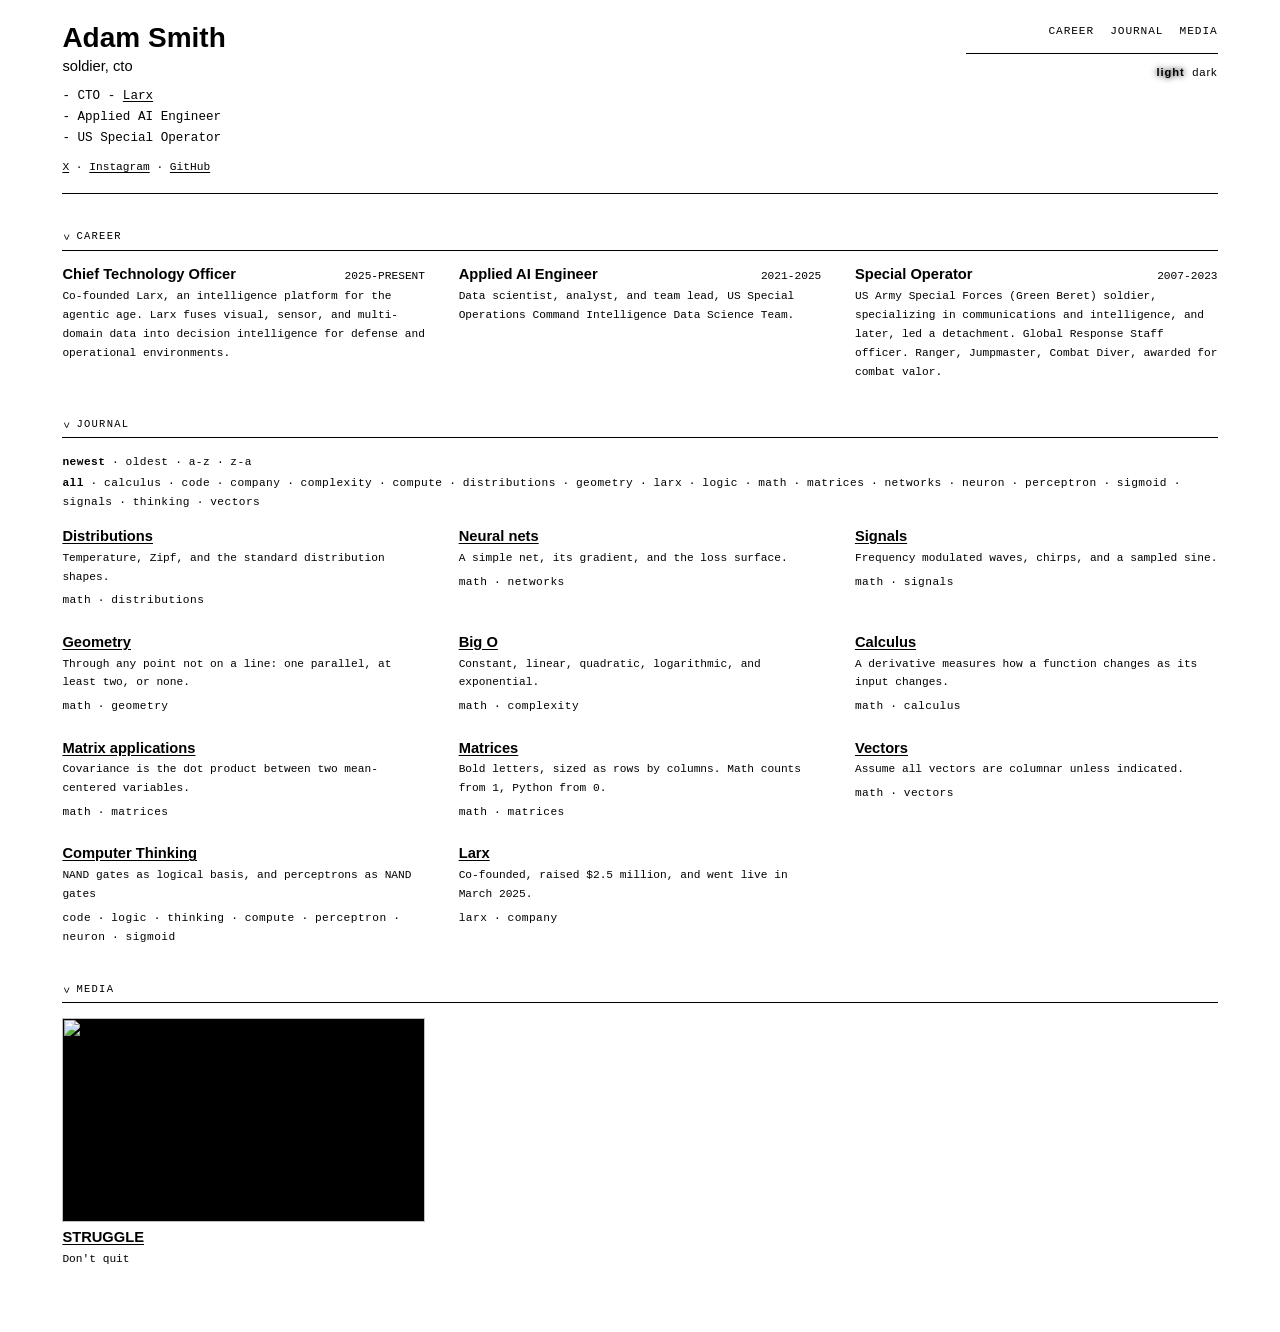
==== commit aa1cb5a8: "Date the Larx card to March 2025." ====
--- a/index.html
+++ b/index.html
@@ -102,11 +102,6 @@
         </p>
         <p class="tags" id="essay-tags" hidden></p>
         <div id="essay-list" class="spread">
-        <article data-date="2026-10-24T05:24:31Z" data-tags="larx,company">
-          <h3><a class="role" href="essays/larx.html">Larx</a></h3>
-          <p class="where">Co-founded, raised $2.5 million, and went live in March 2025.</p>
-          <p class="tags"><a href="#journal/larx">larx</a> · <a href="#journal/company">company</a></p>
-        </article>
         <article data-date="2026-10-23T18:00:09Z" data-tags="math,distributions">
           <h3><a class="role" href="essays/distributions.html">Distributions</a></h3>
           <p class="where">Temperature, Zipf, and the standard distribution shapes.</p>
@@ -156,6 +151,11 @@
           <h3><a class="role" href="essays/computer-logic.html">Computer Thinking</a></h3>
           <p class="where">NAND gates as logical basis, and perceptrons as NAND gates</p>
           <p class="tags"><a href="#journal/code">code</a> · <a href="#journal/logic">logic</a> · <a href="#journal/thinking">thinking</a> · <a href="#journal/compute">compute</a> · <a href="#journal/perceptron">perceptron</a> · <a href="#journal/neuron">neuron</a> · <a href="#journal/sigmoid">sigmoid</a></p>
+        </article>
+        <article data-date="2025-03-01T00:00:00Z" data-tags="larx,company">
+          <h3><a class="role" href="essays/larx.html">Larx</a></h3>
+          <p class="where">Co-founded, raised $2.5 million, and went live in March 2025.</p>
+          <p class="tags"><a href="#journal/larx">larx</a> · <a href="#journal/company">company</a></p>
         </article>
       </div>
         <p class="where" id="essay-none" hidden>No journal entries with that tag.</p>
